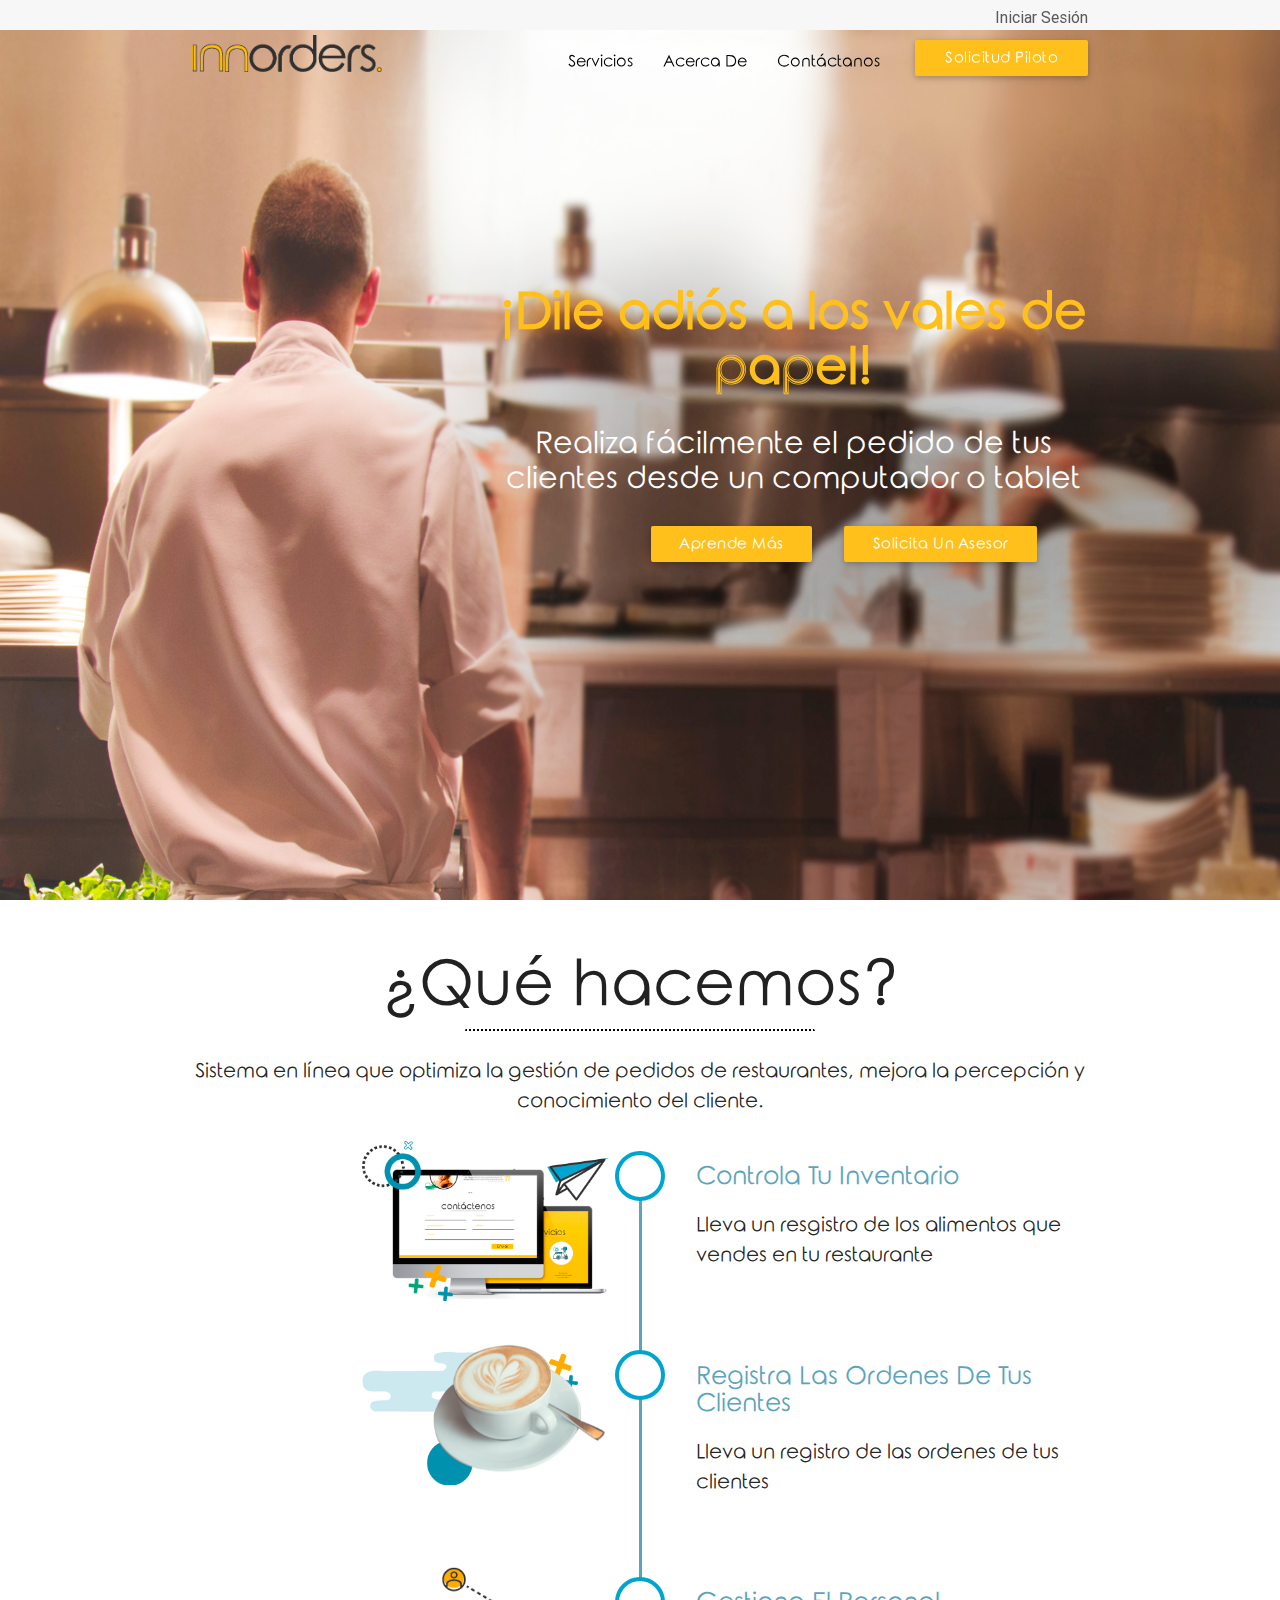
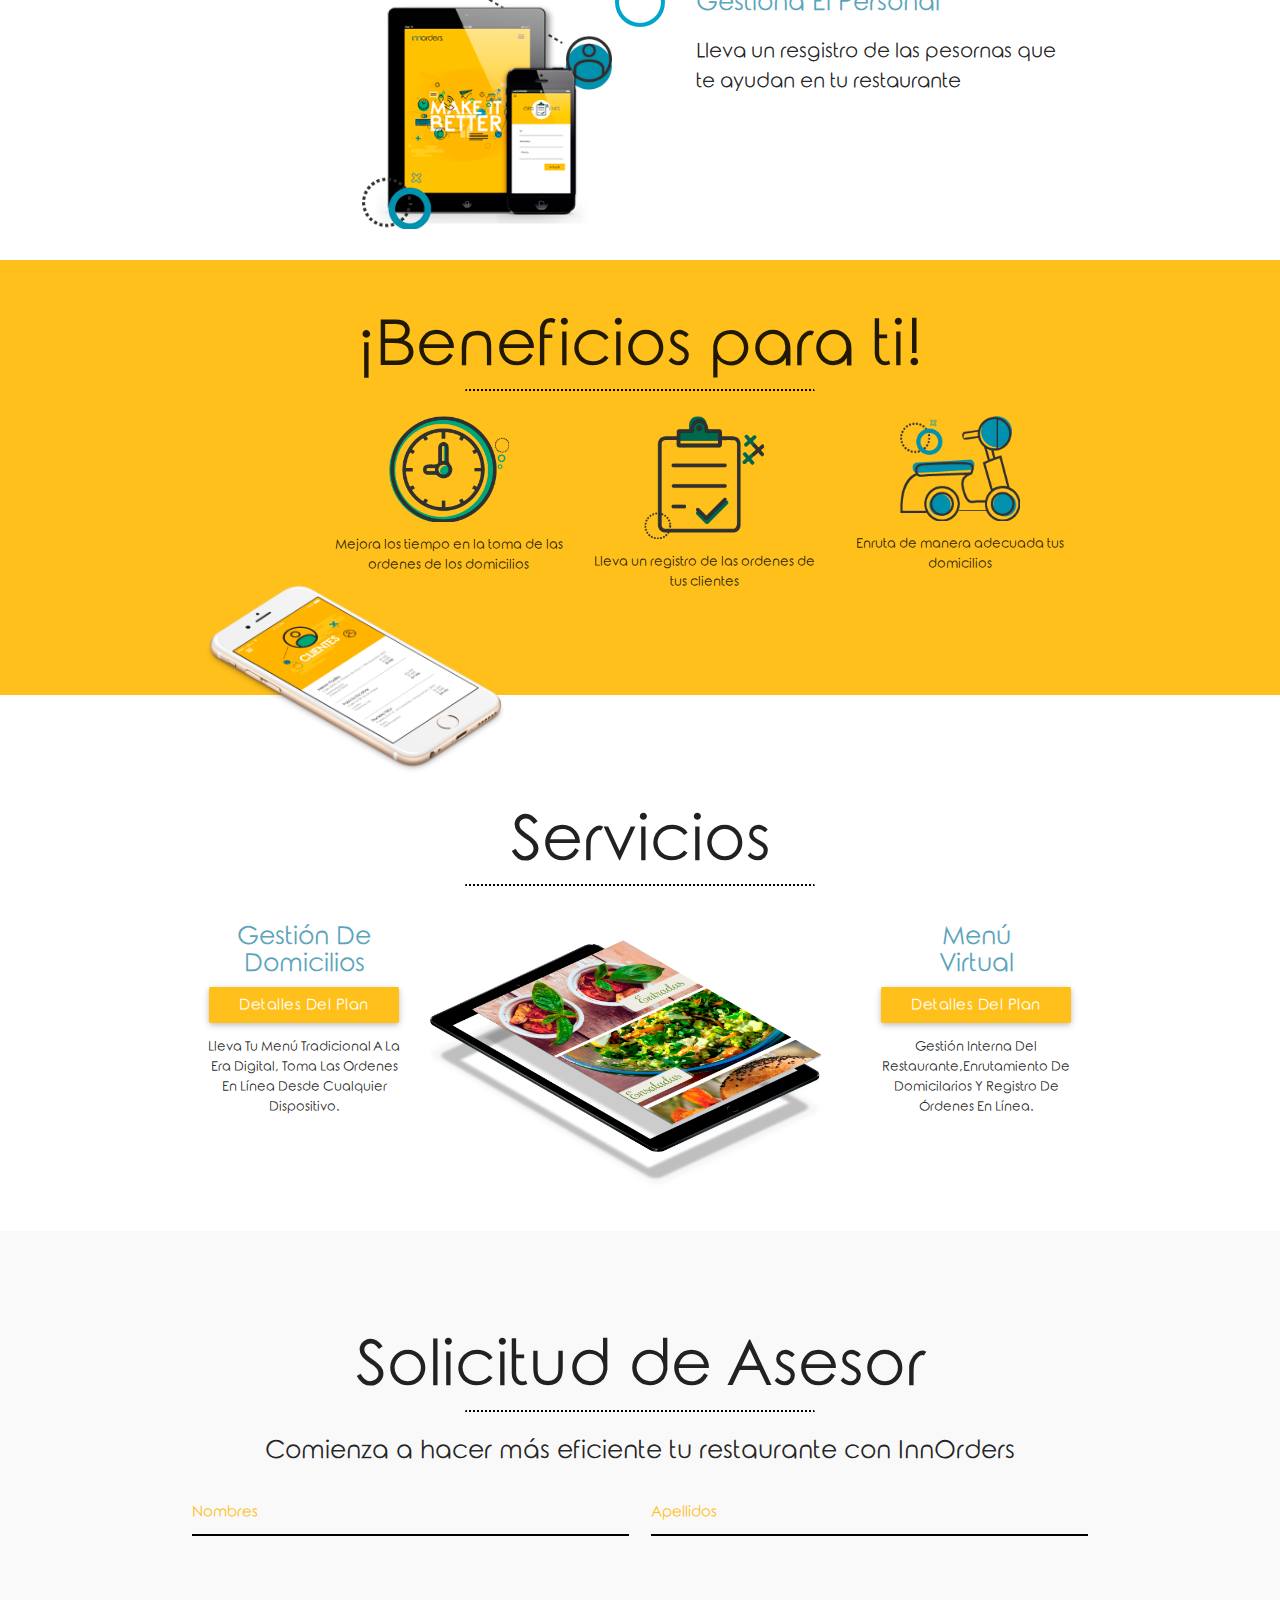
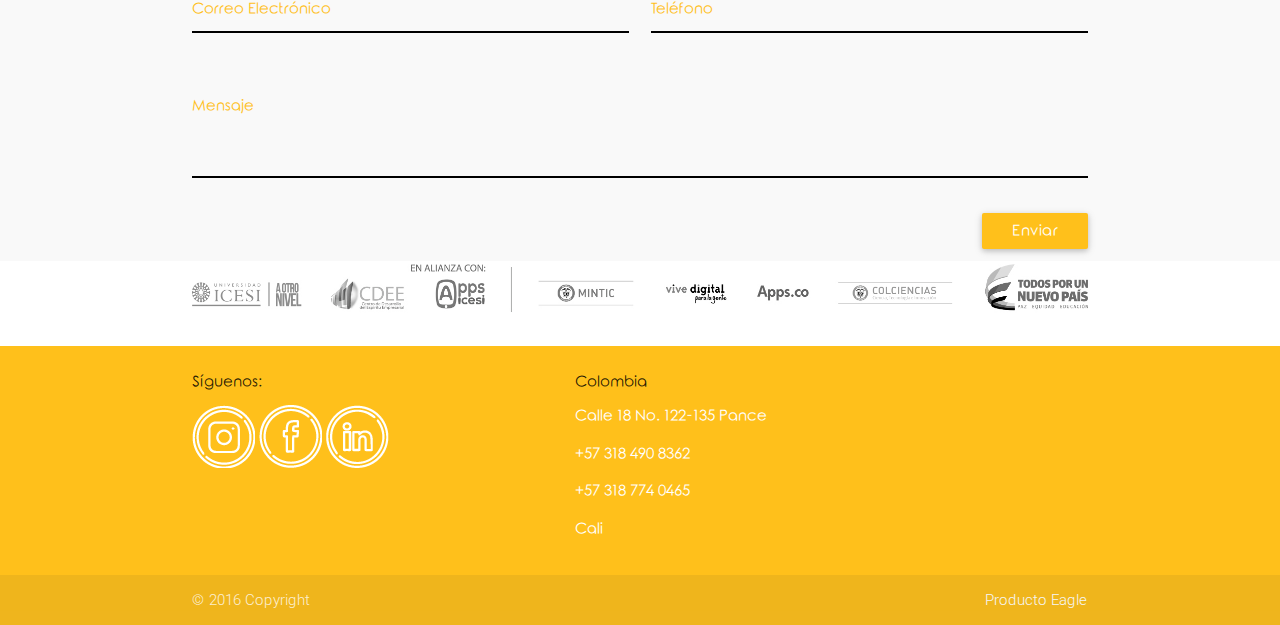
==== index.html @ 65e1ffb8 "landing page" ====
<html>
<head>
  	<meta name="fragment" content="!">
  	<meta charset="utf-8"/>
  	<title>InnOrders</title>
	<meta name="viewport" content="user-scalable=no, initial-scale=1, minimal-ui, maximum-scale=1, minimum-scale=1" />
	<meta name="description" content="Somos una empresa dedicada a llevar la tecnología a su restaurante. Teniendo en cuenta no solo las necesidades de su negocio, sino también las últimas tendencias de la tecnología y experiencia gastronómica, con el fin de que pueda brindar el mejor servicio al cliente.">
	<meta name="keywords" content="comida, orden, domicilio, logistica, restaurante, menú, virtual">
	<meta name="author" content="Eagle Corporation">
	<link rel="shortcut icon" type="image/png" href="img/favicon.png?v1" sizes="16x16 32x32 64x64">
       <link type="text/css" rel="stylesheet" href="css/style.css"  media="screen,projection"/>
<link type="text/css" rel="stylesheet" href="css/materialize.css"  media="screen,projection"/>
<!--Import jQuery before materialize.js-->
    <script type="text/javascript" src="https://code.jquery.com/jquery-2.1.1.min.js"></script>
    <script type="text/javascript" src="js/materialize.js"></script>
</head>
<body>
<section id="home">
<div  class="own-nav navbar navbar-fixed" role="navigation">
		<nav id="nav" style="height:100px;">
<div style="background-color:#f7f7f7; height:30px;">
<div class="container">
    <a class="fs-12 right" style="color: #5a5a5a;height: 30px; margin-top: -15px;" href="http://app.innorders.com:8080/signin">Iniciar Sesión</a>
</div>
</div>
			 <div class="container nav-wrapper">
		      <a href="http://innorders.com/" class="brand-logo bebas">
                         <img src="./img/logo.png" style="width: 190px; margin-top: 5px;">
                      </a>
		      <ul id="nav-mobile" class="right hide-on-med-and-down">
<li class="bebas"><a class="fs-12" onclick=" $('html, body').animate({scrollTop: $('#service').offset().top}, 1200);" >Servicios</a></li>
 <li class="bebas"><a class="fs-12" href="http://innorders.com/acerca.html">Acerca de</a></li>
                        <li class="bebas">
  <!--a class="fs-12"  href="http://innorders.com/planes.html" onclick=" $('html, body').animate({scrollTop: $('#plan').offset().top}, 1200);" >Planes</a></li-->
		        <li class="bebas"><a class="fs-12" onclick=" $('html, body').animate({scrollTop: $('#contact').offset().top}, 1200);">Contáctanos</a></li>
 <!--<li class="bebas"><a class="fs-12" href="http://innorders.com/blog.html">Blog</a></li>-->
		        <li class="bebas">
 <button class="btn bebas left col s12 l5 btn-more" onclick=" $('html, body').animate({scrollTop: $('#contact').offset().top}, 1200);" style="
    margin-top: 10px; margin-left:20px;  text-transform: capitalize;
">Solicitud Piloto</button></li>
		      </ul>
		    </div>
		</nav>
</div>
<script>
function collapseNavbar() {
    if ($("#nav").offset().top > 50) {
console.log($("#nav").offset().top + "ENTRO");
        $(".navbar-fixed").addClass("top-nav-collapse");
        $(".navbar-fixed").removeClass("own-nav");
    } else {
console.log("NO ENTRO");
        $(".navbar-fixed").removeClass("top-nav-collapse");
        $(".navbar-fixed").addClass("own-nav");
    }
}

$(window).scroll(collapseNavbar);
$(document).ready(collapseNavbar);

</script>
<div class="container" style="margin-top: 200px;">
  <div class="row">
    <div class="col l8 right" style="text-align: center; color:#ffc01b;">
   <h3 class="relaway main-sentence" >¡Dile adiós a los vales de papel!</h3>
   <p class="relaway sub-sentence">Realiza fácilmente el pedido de tus clientes desde un computador o tablet</p>
   <div class="row">
    <div class="col l8 s12 offset-l3">
     <button class="btn bebas left col s12 l5 btn-more" onclick=" $('html, body').animate({scrollTop: $('#make').offset().top}, 1200);">Aprende Más</button>
     <button class="btn bebas right col s12 l6 btn-him" onclick=" $('html, body').animate({scrollTop: $('#contact').offset().top}, 1200);">Solicita un Asesor</button>
    </div>
   </div>
  </div>
 </div>
</div>
	</section>
	<section id="make">
		<div class="container service">
			<div class="row">
				<div class="col l12 center">
					<h1 class="relaway">¿Qué hacemos?<hr class="line"></h1>  
<p class="relaway fs-15">Sistema en línea que optimiza la gestión de pedidos de restaurantes, mejora la percepción y conocimiento del cliente.</p>
				</div>
<div class="col l12">
				<ul class="timeline">
        <li class="timeline-inverted">          
	  <img class="time-img" src="../img/icono_inventario.png">		
          <div class="timeline-badge warning"><i class="glyphicon glyphicon-credit-card"></i></div>
          <div class="timeline-panel">
            <div class="timeline-heading">
              <h5 class="bebas txt-blue">Controla tu inventario</h5>
              <p class="relaway fs-15">Lleva un resgistro de los alimentos que vendes en tu restaurante</p>
            </div>
          </div>
        </li>
        <li class="timeline-inverted">          
	  <img class="time-img" src="../img/icono_personal.png">		
          <div class="timeline-badge warning"><i class="glyphicon glyphicon-credit-card"></i></div>
          <div class="timeline-panel">
            <div class="timeline-heading">
              <h5 class="bebas txt-blue">Registra las Ordenes de tus clientes</h5>
               <p class="relaway fs-15">Lleva un registro de las ordenes de tus clientes</p>
            </div>
          </div>
        </li>
        <li class="timeline-inverted">          
	  <img class="time-img" src="../img/icono_ordenes.png">	
          <div class="timeline-badge warning"><i class="glyphicon glyphicon-credit-card"></i></div>
          <div class="timeline-panel">
            <div class="timeline-heading">
              <h5 class="bebas txt-blue">Gestiona el personal</h5>
               <p class="relaway fs-15">Lleva un resgistro de las pesornas que te ayudan en tu restaurante</p>
            </div>
          </div>
        </li>
    </ul>
</div>
			</div>
		</div>
	</section>
	<section id="profit">
		<div class="container service">
			<div class="row">
				<div class="col l12 s12  center">
					<h1 class="relaway">¡Beneficios para ti! <hr class="line"></h1>
				</div>
           <div class="col l12 s12" style="padding-left: 140px;">
      				<div class="col s12 l4 center">
      					<div>
      						<img class="sev-img" src="../img/tiempo.png">						
      					</div>
      					<p class="relaway fs-10">Mejora los tiempo en la toma de las ordenes de los domicilios</p>
      				</div>
      				<div class="col s12 l4 center">
      					<div>
      						<img class="sev-img" src="../img/ordenes.png">						
      					</div>
      					<p class="relaway fs-10">Lleva un registro de las ordenes de tus clientes</p>
      				</div>
      				<div class="col s12 l4 center">
      					<div>
      						<img class="sev-img" src="../img/ruta.png">						
      					</div>
      					<p class="relaway fs-10">Enruta de manera adecuada tus domicilios</p>
      				</div>
              </div>
              <div class="col l4" style="position: absolute;margin-top: 300px;">
                <img src="../img/phone.png" style="width:325px;">
              </div>
			</div>
		</div>
	</section>
  <section id="service">
      <div class="container">
      <div class="row">
        <div class="col l12 s12  center" style="margin-top: 80px;">
          <h1 class="relaway">Servicios<hr class="line"></h1>          
        </div>
       <div class="col l12">
        <div class="col l3 center">
          <h5 class="bebas txt-blue">Gestión de domicilios</h5>
          <button class="btn bebas  btn-more">Detalles del Plan</button>
          <p class="bebas fs-10">Lleva tu menú tradicional a la era digital, toma las ordenes en línea desde cualquier dispositivo.</p>
        </div>
        <div class="col l6">
         <img src="../img/ipad.png" style="width:400px;"/>
        </div>
        <div class="col l3 center">
          <h5 class="bebas txt-blue">Menú <br> virtual</h5>
         <button class="btn bebas  btn-more">Detalles del Plan</button>
          <p class="bebas fs-10">Gestión Interna del Restaurante,Enrutamiento de domicilarios y registro de órdenes en línea.</p>
        </div>         
       </div>
      </div>
    </div>
  </section>
	<section id="contact">
	<div class="container contact">
		 <div class="row">
			 <div class="col l12 center" style="margin-top: 50px;">
                             <h1 class="relaway">Solicitud de Asesor<hr class="line"></h1>  
		             <h5 class="relaway">Comienza a hacer más eficiente tu restaurante con InnOrders</h5>
			</div>
			<div id="card-alert-s" class="card green lighten-5 col l6">
              <div class="card-content green-text">
                <p>ÉXITO: El mensaje ha sido enviado!</p>
              </div>
              <button type="button" class="close green-text" data-dismiss="alert" aria-label="Close">
                <span aria-hidden="true">×</span>
              </button>
             </div>
             <div id="card-alert-f" class="card red lighten-5 col l6">
              <div class="card-content red-text">
                <p>ERROR : El mensaje no fue enviado!</p>
              </div>
              <button type="button" class="close red-text" data-dismiss="alert" aria-label="Close">
                <span aria-hidden="true">×</span>
              </button>
             </div>
		    <form class="col s12" method="post" action="contact.php">
		      <div class="row">
		        <div class="input-field col s6">
		          <input id="first_name" type="text" name="u_name" class="validate">
		          <label for="first_name" class="bebas">Nombres</label>
		        </div>
		        <div class="input-field col s6">
		          <input id="last_name" type="text" name="u_lastname" class="validate">
		          <label for="last_name" class="bebas">Apellidos</label>
		        </div>
		      </div>
		      <div class="row">
		        <div class="input-field col s6">
		          <input id="email" type="email" name="u_email" class="validate">
		          <label for="email" class="bebas">Correo electrónico</label>
		        </div>
                        <div class="input-field col s6">
		          <input id="bono" type="text" name="u_bono" class="validate">
		          <label for="bono" class="bebas">Teléfono</label>
		        </div>
		      </div>
		      <div class="row">
		        <div class="input-field col s12">
		          <textarea id="message" name="u_mensaje" class="materialize-textarea"></textarea>
		          <label for="message" class="bebas">Mensaje</label>
		        </div>
		      </div>
		      <input type="submit" value="Enviar" class="btn bebas right js-email-contact" style="background-color: #ffc01b;"></input>
		    </form>
  		</div>
  	</div>
	</section>
<section id="support">
<div class="container">
<div class="row">
  <div class="col l12">
      <img src="./img/alianza.jpg" style="max-width: 100%; height: auto;"/>
  </div>
</div>
</div>
</section>
	<footer class="page-footer" style="background-color: #ffc01b; margin-top: 0px;">
          <div class="container">
            <div class="row">              
              <div class="col l3 ">
                <h6 class="bebas">Síguenos:</h6>
                <ul>
                  <li style="display:inline-block"><a href="https://www.facebook.com/innorders/"><img src="./img/instagram.png"/></a></li>
                  <li style="display:inline-block"><a href="https://www.instagram.com/innorders/"><img src="./img/facebook.png"/></a></li>
                  <li style="display:inline-block"><a href="https://goo.gl/9uKqFo"><img src="./img/linkedin.png"/></a></li>              
                </ul>
              </div>
           <div class="col l3 s12 offset-l2 s12">
               <h6 class="bebas">Colombia</h6>
               <p class="white-text bebas">Calle 18 No. 122-135 Pance</p>
               <p class="white-text bebas">+57 318 490 8362</p>
               <p class="white-text bebas">+57 318 774 0465</p>
               <p class="white-text bebas">Cali</p>
              </div>
            </div>
          </div>
          <div class="footer-copyright">
            <div class="container">
            © 2016 Copyright
            <a class="grey-text text-lighten-4 right" href="http://app.myeagle.co/">Producto Eagle</a>
            </div>
          </div>
        </footer>
<script>
  (function(i,s,o,g,r,a,m){i['GoogleAnalyticsObject']=r;i[r]=i[r]||function(){
  (i[r].q=i[r].q||[]).push(arguments)},i[r].l=1*new Date();a=s.createElement(o),
  m=s.getElementsByTagName(o)[0];a.async=1;a.src=g;m.parentNode.insertBefore(a,m)
  })(window,document,'script','https://www.google-analytics.com/analytics.js','ga');

  ga('create', 'UA-92498902-1', 'auto');
  ga('send', 'pageview');

</script>
</body>
</html>
---- css/style.css ----
@font-face{
    font-family: relaway_regular; 
    src: url('../fonts/Raleway-Regular.ttf');
}
@font-face{ 
    font-family: rounded_elegance; 
    src: url('../fonts/ROUNDED_ELEGANCE.TTF');
 }
nav.top-nav {
    height: 122px;
    box-shadow: none;
}
header,#orden,#menu, #client, .ctn{
 padding-left: 200px;
}
nav.top-nav a.page-title {
    line-height: 122px;
    font-size: 48px;
}
.input-field label{
    color: #ffc01b !important;
}
input[type=text],input[type=email],textarea.materialize-textarea{
    border-bottom: 2px solid #000 !important;
}
#home{
	background-image: url(../img/Banner.jpg);
	background-size: 100% 100%;
        background-repeat: no-repeat;
	height: 100vh;
	width: 100%;
}
#acercade{
        background-image: url(../img/banner_acercade.jpg);
	background-size: 100% 100%;
        background-repeat: no-repeat;
	height: 400px;
	width: 100%;
}
#planes{
        background-image: url(../img/banner_planes1.jpg);
	background-size: 100% 100%;
        background-repeat: no-repeat;
	height: 400px;
	width: 100%;
}
#ask{
        background-image: url(../img/banner_planes.jpg);
	background-size: 100% 100%;
        background-repeat: no-repeat;
	height: 300px;
	width: 100%;
}
#team{
 background-color: #ffc01b;
}
#profit{
	background-color: #ffc01b;
	width: 100%;
        height:435px;
}
#make{
    height: 960px;
}
#contact{
	background-color: #F9F9F9;
	height: 630px;
	width: 100%;
}
.bebas{
	font-family: rounded_elegance;	
       text-transform: capitalize !important;	
}
#card-alert-s, #card-alert-f{
	display: none;
}
.card button {
    background: none;
    border: none;
    position: absolute;
    top: 15px;
    right: 10px;
    font-size: 20px;
    color: #fff;
}
.cwh{
	color: #fff;
}
.cbg{
	color: #26a69a;
}
.rqd{
	color: red;
}
.relaway{
	font-family: rounded_elegance;	
}
.fs-15{
	font-size: 15pt;
}
.fs-12{
	font-size: 12pt;
}
.fs-10{
	font-size: 10pt;
}
.img-team {
    width: 120px;
    height: 120px;
}
.line{
    color: #000;
    margin: 0;
    width: 38.8%;
    margin-top: 8px;
    margin-left: 30.5%;
    border-top: 67px;
    border-bottom-style: dotted;
    border-bottom-width: 2px;
}
.logo{
	height: 155px;
	margin-top: 20px;
}
.top-nav-collapse > nav {
    background: #fff;
    -webkit-transition: background .5s ease-in-out,padding .5s ease-in-out;
    -moz-transition: background .5s ease-in-out,padding .5s ease-in-out;
    transition: background .5s ease-in-out,padding .5s ease-in-out;
}
nav ul a{
color:#000 !important;
}
nav ul a:hover{
 background:none !important;
 color:#ffc01b !important;
}  
.own-nav > nav{
    background: transparent;
    box-shadow: none;
}
.btn-more{
 background-color: #ffc01b  !important;
}
.btn-him{
 background-color: #ffc01b !important;
}
.btn-him:hover{
 background-color: #ffb900 !important;
}
.btn-more:hover{
 background-color: #ffb900 !important;
}
.sentence{
	border: 6px solid #26a69a;
	color: #26a69a;
	padding: 10px;
	text-align: center;
}
.main-sentence{
    font-weight: bold;
    font-size: 50px;
}
.sub-sentence{
     color:#fff; 
     font-size:30px;
    line-height: 35px;
}
.service, .contact {
	padding-top: 20px;
}
.ser{
    width: 190px;
    height: 180px;
}
.sev-img{
	width: 120px;
}
.sign{
	background-color: #26a69a;
	height: 100vh;
	width:100%;
}

@media(max-width: 620px){
h1 {
    font-size: 3.2rem !important;
}
#make{
    height: 1460px;
}
	#description,#service{
		height: inherit;
	}
	.sentence{
		font-size: 25pt !important;
    	font-weight: bold;
	}
}
.txt-blue{
 color:#5ba4bc;
}
.time-img{
 margin-left: 170px;
 width:250px;
 margin-top: -30px;
}
.timeline {
    list-style: none;
    padding: 20px 0 20px;
    position: relative;
    height: 450px;
}

    .timeline:before {
        top: 0;
        bottom: 0;
        position: absolute;
        content: " ";
        width: 3px;
        background-color: #5ba4bc;
        left: 50%;
        margin-left: -1.5px;
    }

    .timeline > li {
        margin-bottom: 20px;
        position: relative;
    }

        .timeline > li:before,
        .timeline > li:after {
            content: " ";
            display: table;
        }

        .timeline > li:after {
            clear: both;
        }

        .timeline > li:before,
        .timeline > li:after {
            content: " ";
            display: table;
        }

        .timeline > li:after {
            clear: both;
        }

        .timeline > li > .timeline-panel {
            width: 46%;
            float: left;                      
            padding: 20px;
            top: -40px;
            position: relative;          
        }

            .timeline > li > .timeline-panel:before {
                position: absolute;
                top: 26px;
                right: -15px;
                display: inline-block;             
                content: " ";
            }

            .timeline > li > .timeline-panel:after {
                position: absolute;
                top: 27px;
                right: -14px;
                display: inline-block;
                content: " ";
            }

        .timeline > li > .timeline-badge {
            color: #fff;
            width: 50px;
            height: 50px;
            line-height: 50px;
            font-size: 1.4em;
            text-align: center;
            position: absolute;
            top: -20px;
            left: 50%;
            margin-left: -25px;
            background-color: #999999;
            z-index: 100;
            border-top-right-radius: 50%;
            border-top-left-radius: 50%;
            border-bottom-right-radius: 50%;
            border-bottom-left-radius: 50%;
        }

        .timeline > li.timeline-inverted > .timeline-panel {
            float: right;
        }

            .timeline > li.timeline-inverted > .timeline-panel:before {
                border-left-width: 0;
                border-right-width: 15px;
                left: -15px;
                right: auto;
            }

            .timeline > li.timeline-inverted > .timeline-panel:after {
                border-left-width: 0;
                border-right-width: 14px;
                left: -14px;
                right: auto;
            }

.timeline-badge.warning {
    border: 4px solid #00a5cf !important;
    background-color: #fff !important;
}


.timeline-title {
    margin-top: 0;
    color: inherit;
}

.timeline-body > p,
.timeline-body > ul {
    margin-bottom: 0;
}

    .timeline-body > p + p {
        margin-top: 5px;
    }

@media (max-width: 767px) {
    ul.timeline:before {
        left: 40px;
    }

    ul.timeline > li > .timeline-panel {
        width: calc(100% - 90px);
        width: -moz-calc(100% - 90px);
        width: -webkit-calc(100% - 90px);
    }

    ul.timeline > li > .timeline-badge {
        left: 15px;
        margin-left: 0;
        top: 16px;
    }

    ul.timeline > li > .timeline-panel {
        float: right;
    }

        ul.timeline > li > .timeline-panel:before {
            border-left-width: 0;
            border-right-width: 15px;
            left: -15px;
            right: auto;
        }

        ul.timeline > li > .timeline-panel:after {
            border-left-width: 0;
            border-right-width: 14px;
            left: -14px;
            right: auto;
        }
}
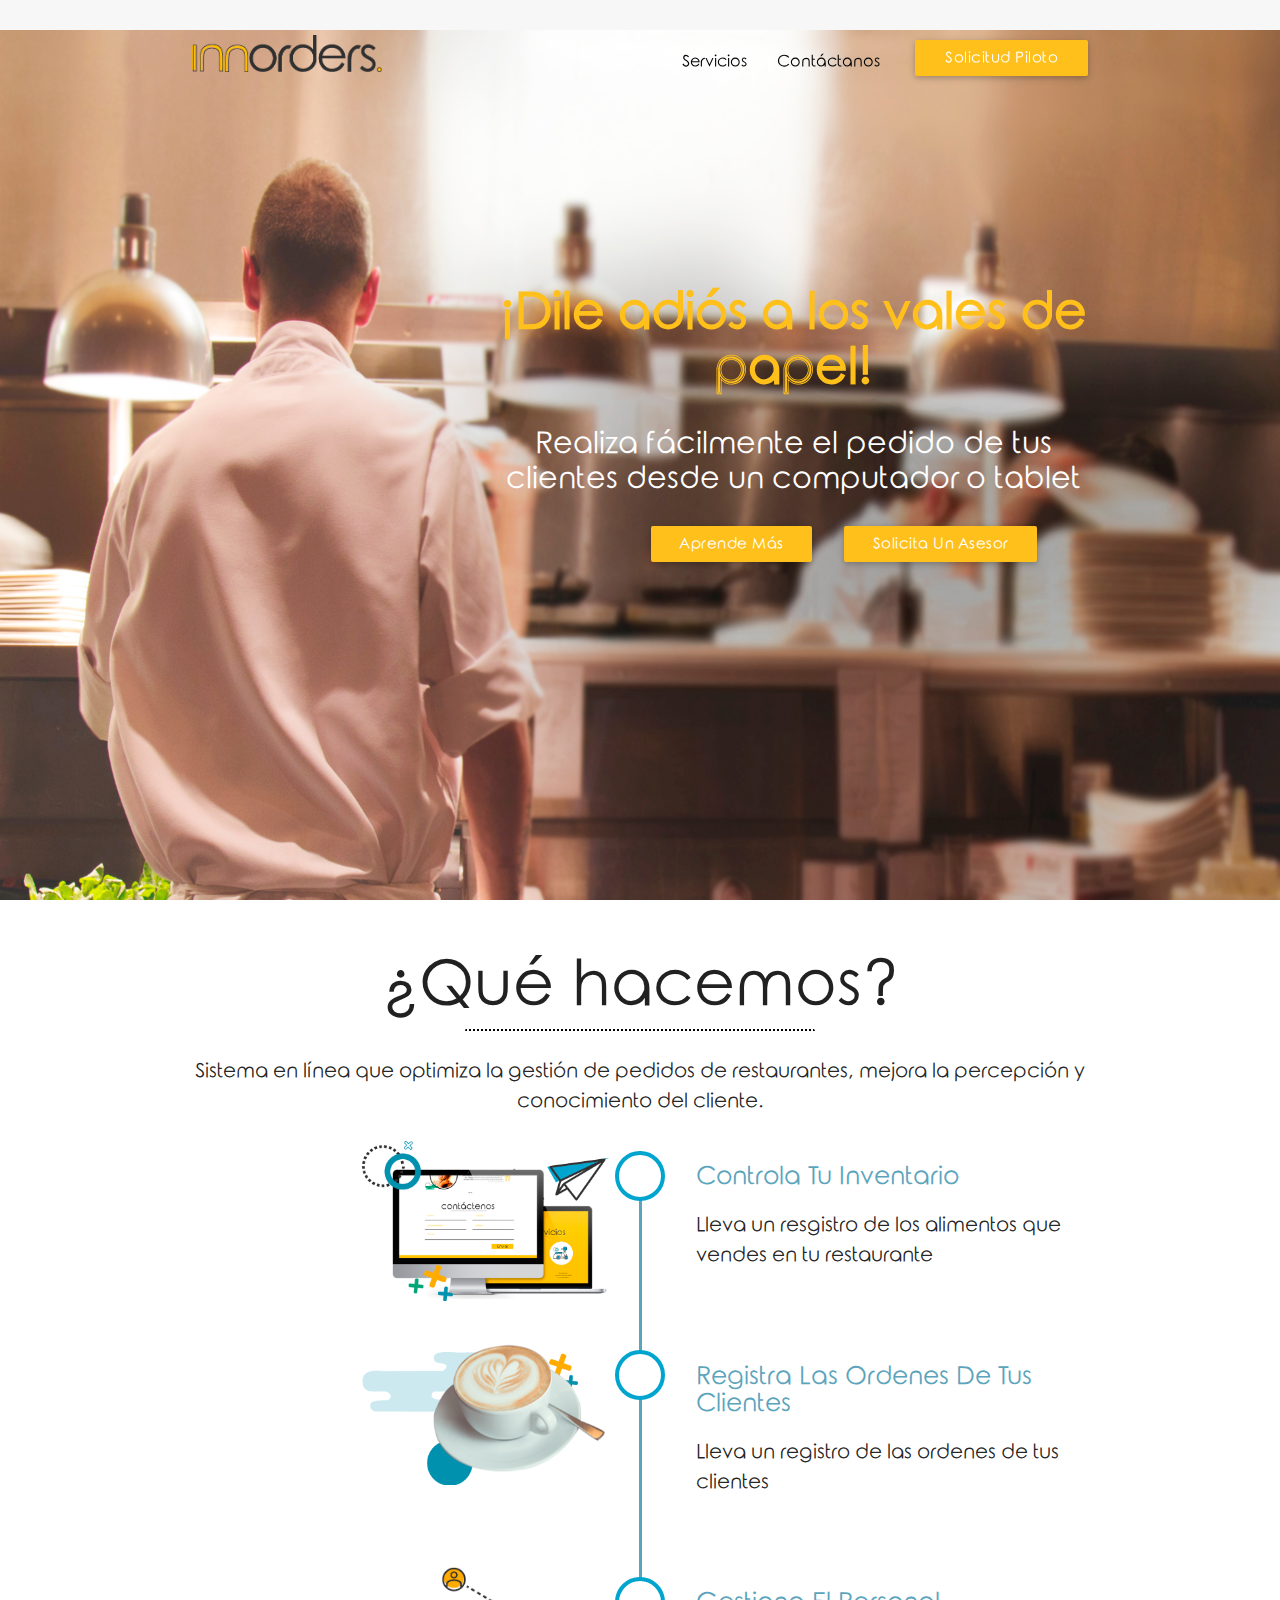
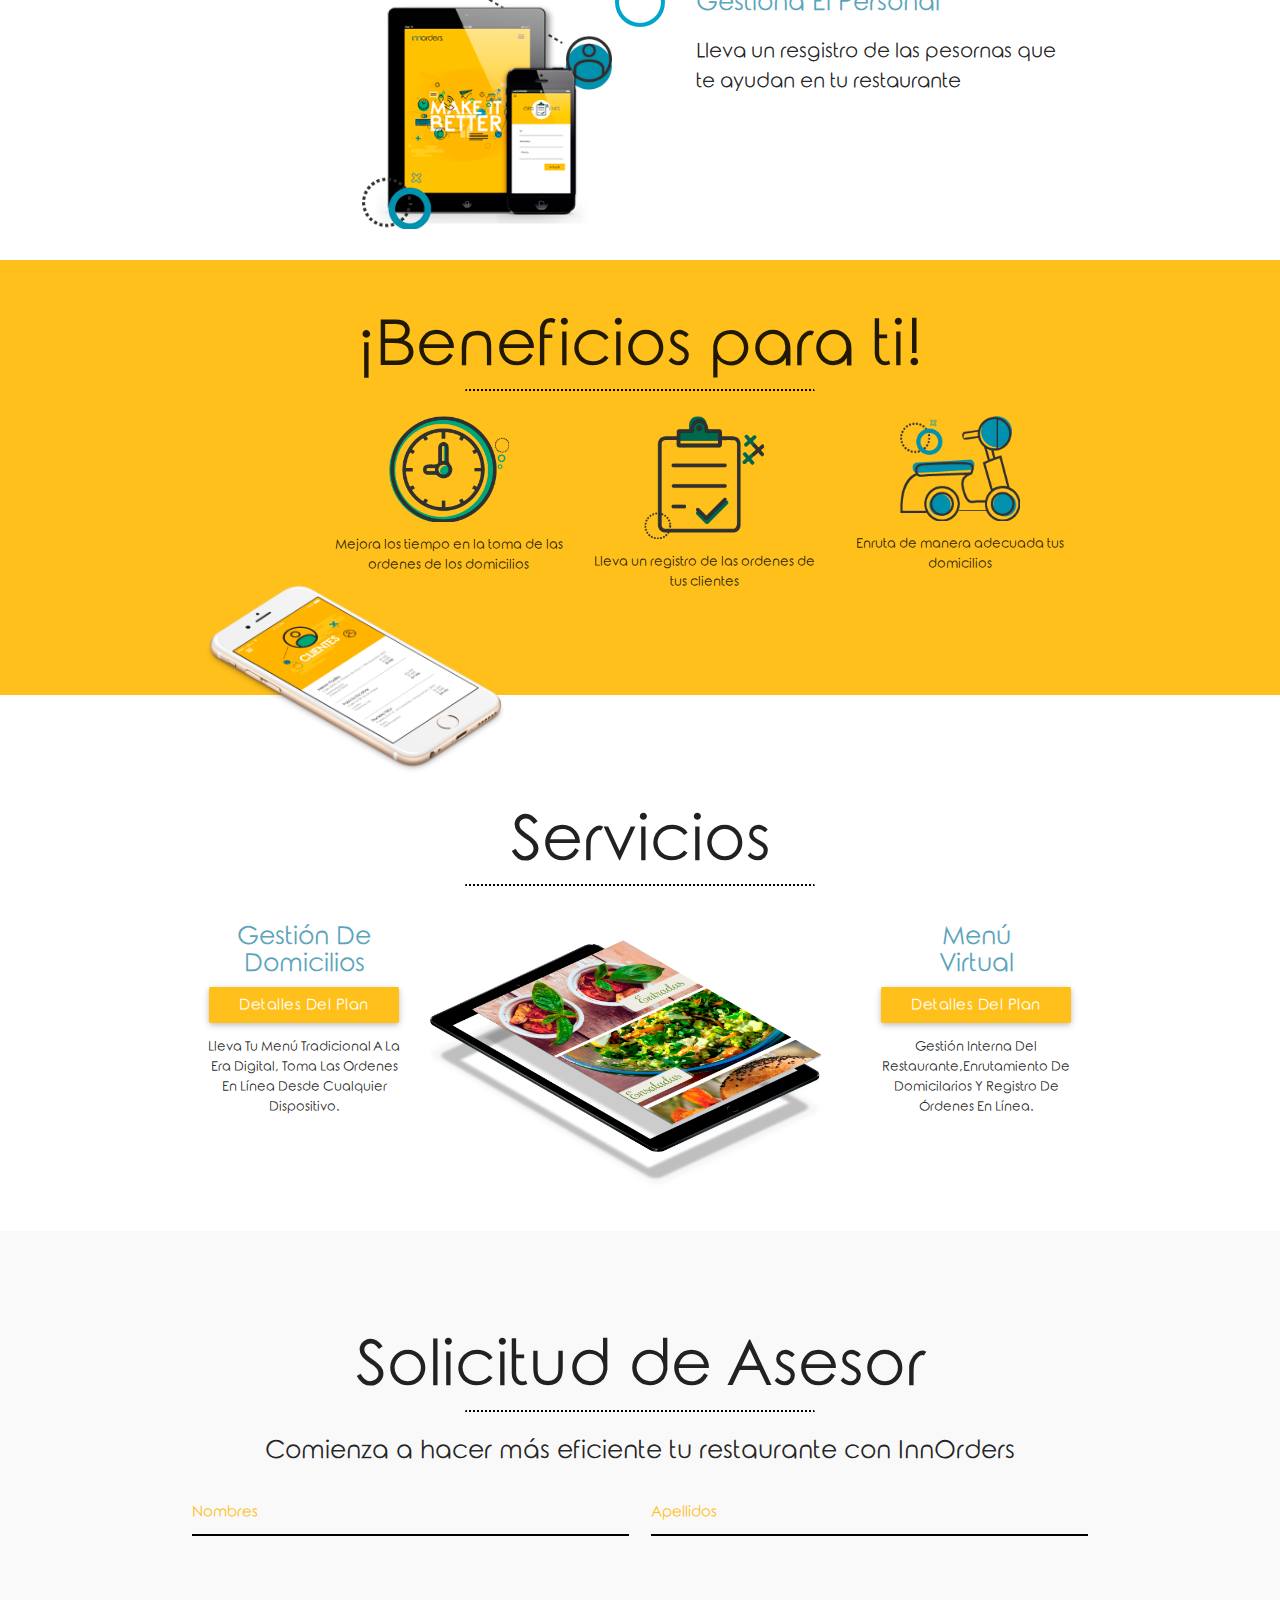
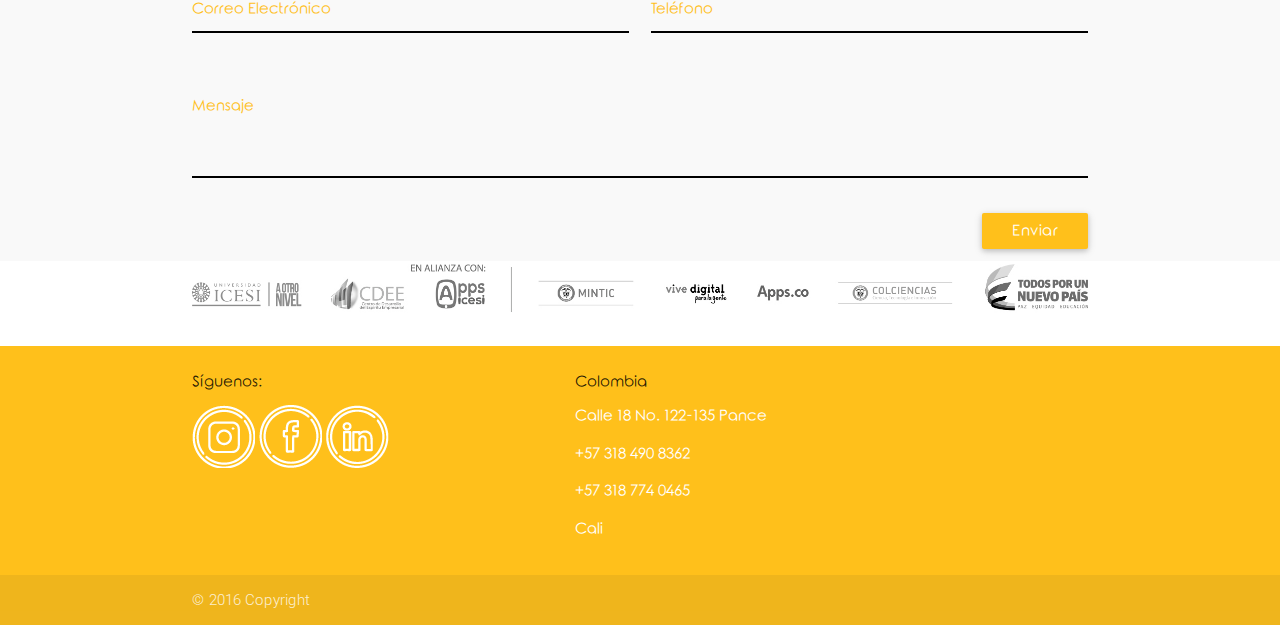
==== commit 04fd9b74: "update" ====
--- a/index.html
+++ b/index.html
@@ -19,9 +19,6 @@
 <div  class="own-nav navbar navbar-fixed" role="navigation">
 		<nav id="nav" style="height:100px;">
 <div style="background-color:#f7f7f7; height:30px;">
-<div class="container">
-    <a class="fs-12 right" style="color: #5a5a5a;height: 30px; margin-top: -15px;" href="http://app.innorders.com:8080/signin">Iniciar Sesión</a>
-</div>
 </div>
 			 <div class="container nav-wrapper">
 		      <a href="http://innorders.com/" class="brand-logo bebas">
@@ -29,7 +26,6 @@
                       </a>
 		      <ul id="nav-mobile" class="right hide-on-med-and-down">
 <li class="bebas"><a class="fs-12" onclick=" $('html, body').animate({scrollTop: $('#service').offset().top}, 1200);" >Servicios</a></li>
- <li class="bebas"><a class="fs-12" href="http://innorders.com/acerca.html">Acerca de</a></li>
                         <li class="bebas">
   <!--a class="fs-12"  href="http://innorders.com/planes.html" onclick=" $('html, body').animate({scrollTop: $('#plan').offset().top}, 1200);" >Planes</a></li-->
 		        <li class="bebas"><a class="fs-12" onclick=" $('html, body').animate({scrollTop: $('#contact').offset().top}, 1200);">Contáctanos</a></li>
@@ -45,11 +41,9 @@
 <script>
 function collapseNavbar() {
     if ($("#nav").offset().top > 50) {
-console.log($("#nav").offset().top + "ENTRO");
         $(".navbar-fixed").addClass("top-nav-collapse");
         $(".navbar-fixed").removeClass("own-nav");
     } else {
-console.log("NO ENTRO");
         $(".navbar-fixed").removeClass("top-nav-collapse");
         $(".navbar-fixed").addClass("own-nav");
     }
@@ -84,7 +78,7 @@
 <div class="col l12">
 				<ul class="timeline">
         <li class="timeline-inverted">          
-	  <img class="time-img" src="../img/icono_inventario.png">		
+	  <img class="time-img" src="img/icono_inventario.png">		
           <div class="timeline-badge warning"><i class="glyphicon glyphicon-credit-card"></i></div>
           <div class="timeline-panel">
             <div class="timeline-heading">
@@ -94,7 +88,7 @@
           </div>
         </li>
         <li class="timeline-inverted">          
-	  <img class="time-img" src="../img/icono_personal.png">		
+	  <img class="time-img" src="img/icono_personal.png">		
           <div class="timeline-badge warning"><i class="glyphicon glyphicon-credit-card"></i></div>
           <div class="timeline-panel">
             <div class="timeline-heading">
@@ -104,7 +98,7 @@
           </div>
         </li>
         <li class="timeline-inverted">          
-	  <img class="time-img" src="../img/icono_ordenes.png">	
+	  <img class="time-img" src="img/icono_ordenes.png">	
           <div class="timeline-badge warning"><i class="glyphicon glyphicon-credit-card"></i></div>
           <div class="timeline-panel">
             <div class="timeline-heading">
@@ -127,25 +121,25 @@
            <div class="col l12 s12" style="padding-left: 140px;">
       				<div class="col s12 l4 center">
       					<div>
-      						<img class="sev-img" src="../img/tiempo.png">						
+      						<img class="sev-img" src="img/tiempo.png">						
       					</div>
       					<p class="relaway fs-10">Mejora los tiempo en la toma de las ordenes de los domicilios</p>
       				</div>
       				<div class="col s12 l4 center">
       					<div>
-      						<img class="sev-img" src="../img/ordenes.png">						
+      						<img class="sev-img" src="img/ordenes.png">						
       					</div>
       					<p class="relaway fs-10">Lleva un registro de las ordenes de tus clientes</p>
       				</div>
       				<div class="col s12 l4 center">
       					<div>
-      						<img class="sev-img" src="../img/ruta.png">						
+      						<img class="sev-img" src="img/ruta.png">						
       					</div>
       					<p class="relaway fs-10">Enruta de manera adecuada tus domicilios</p>
       				</div>
               </div>
               <div class="col l4" style="position: absolute;margin-top: 300px;">
-                <img src="../img/phone.png" style="width:325px;">
+                <img src="img/phone.png" style="width:325px;">
               </div>
 			</div>
 		</div>
@@ -163,7 +157,7 @@
           <p class="bebas fs-10">Lleva tu menú tradicional a la era digital, toma las ordenes en línea desde cualquier dispositivo.</p>
         </div>
         <div class="col l6">
-         <img src="../img/ipad.png" style="width:400px;"/>
+         <img src="img/ipad.png" style="width:400px;"/>
         </div>
         <div class="col l3 center">
           <h5 class="bebas txt-blue">Menú <br> virtual</h5>
@@ -244,9 +238,9 @@
               <div class="col l3 ">
                 <h6 class="bebas">Síguenos:</h6>
                 <ul>
-                  <li style="display:inline-block"><a href="https://www.facebook.com/innorders/"><img src="./img/instagram.png"/></a></li>
-                  <li style="display:inline-block"><a href="https://www.instagram.com/innorders/"><img src="./img/facebook.png"/></a></li>
-                  <li style="display:inline-block"><a href="https://goo.gl/9uKqFo"><img src="./img/linkedin.png"/></a></li>              
+                  <li style="display:inline-block"><a target="_blank" href="https://www.facebook.com/innorders/"><img src="./img/instagram.png"/></a></li>
+                  <li style="display:inline-block"><a target="_blank" href="https://www.instagram.com/innorders/"><img src="./img/facebook.png"/></a></li>
+                  <li style="display:inline-block"><a target="_blank" href="https://goo.gl/9uKqFo"><img src="./img/linkedin.png"/></a></li>              
                 </ul>
               </div>
            <div class="col l3 s12 offset-l2 s12">
@@ -261,7 +255,6 @@
           <div class="footer-copyright">
             <div class="container">
             © 2016 Copyright
-            <a class="grey-text text-lighten-4 right" href="http://app.myeagle.co/">Producto Eagle</a>
             </div>
           </div>
         </footer>
